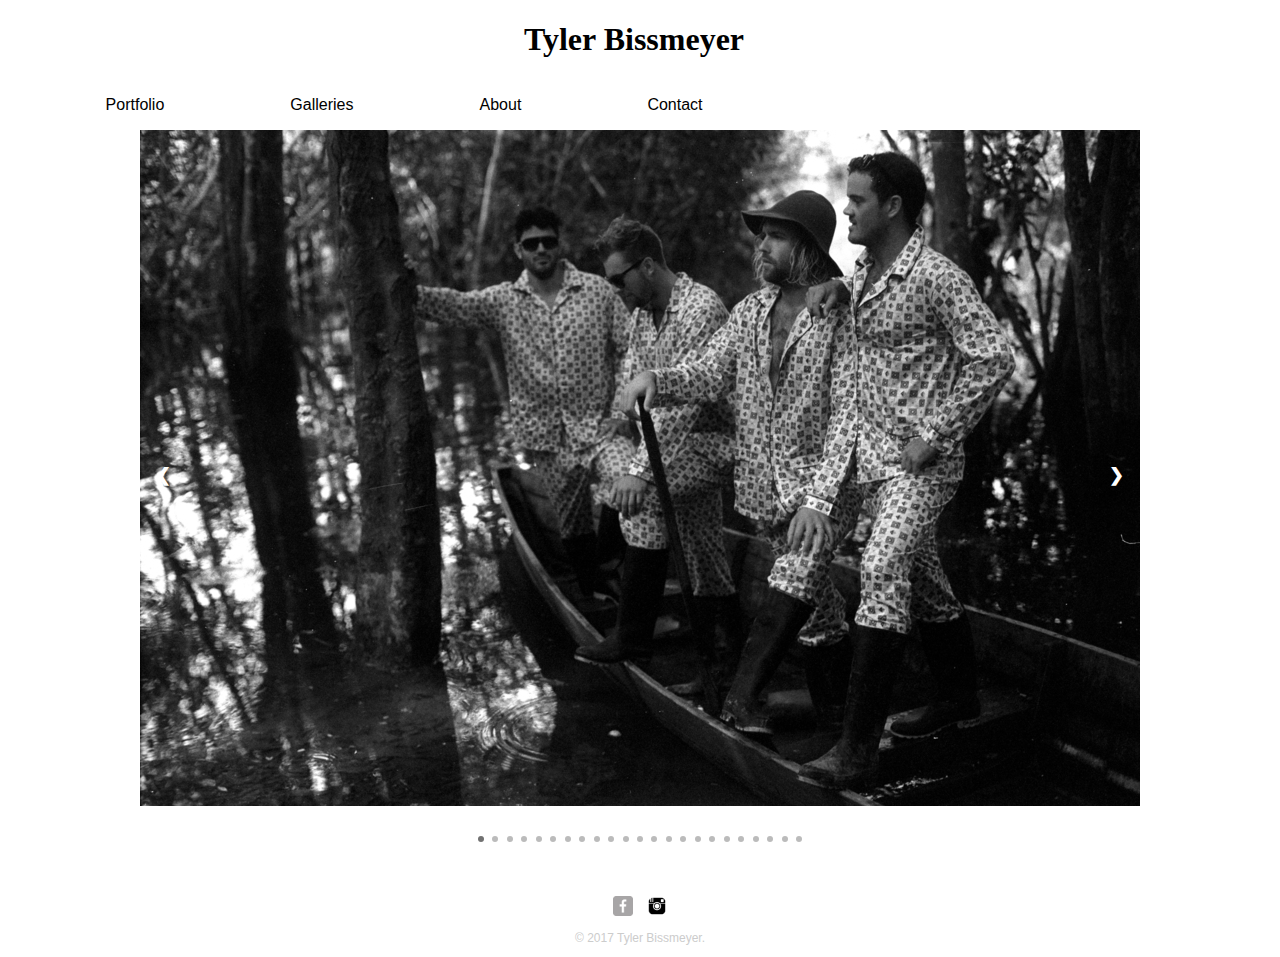
==== index.html @ f54216a4 "first commit" ====
<!DOCTYPE html>
<html lang="en-US">
	<head>
		<meta charset="utf-8">
		<meta http-equiv="x-ua-compatible" content="ie=edge">
		<meta name="viewport" content="width=device-width, initial-scale=1">
		<title>Tyler Bissmeyer | Photographer</title>
		<link rel="stylesheet" href="css/normalize.css">
		<link rel="stylesheet" href="css/main.css">
		
	</head>
	<body onload="loadSlides() {
          showSlides(1);
        }''>
	<header>
  <a href="index.html">
	<h1>Tyler Bissmeyer</h1>
  <div class="container">
  <div class="dropdown">
   <a href="index.html">
  <button class="dropbtn" href="index.html">Portfolio</button>
  </a>
</div>
<div class="dropdown">
  <button class="dropbtn">Galleries</button>
  <div class="dropdown-content">
    <a href="about.html">Travel</a>
    <a href="#">Portraits</a>
    <a href="#">Commercial</a>
  </div>
</div>
<div class="dropdown">
<a href="about.html">
  <button class="dropbtn">About</button>
  <a href="about.html">
  <div class="dropdown-content">
  </div>
</div>

<div class="dropdown">
  <button class="dropbtn">Contact</button>
  <div class="dropdown-content">
 </div>
</div>
</div>
 </header>
	<section>
  
		<div class="slideshow-container">
  <div class="mySlides fade">
    <div class="numbertext">1 / 23</div>
    <img src="img/Portfolio01.JPG" style="width:100%">
    <div class="text"></div>
  </div>

  <div class="mySlides fade">
    <div class="numbertext">2 / 23</div>
    <img src="img/Portfolio02.JPG" style="width:100%">
    <div class="text"></div>
  </div>

  <div class="mySlides fade">
    <div class="numbertext">3 / 23</div>
    <img src="img/Portfolio03.JPG" style="width:100%">
    <div class="text"></div>
  </div>

    <div class="mySlides fade">
    <div class="numbertext">4 / 23</div>
    <img src="img/Portfolio04.JPG" style="width:100%">
    <div class="text"></div>
  </div>

    <div class="mySlides fade">
    <div class="numbertext">5 / 23</div>
    <img src="img/Portfolio05.JPG" style="width:100%">
    <div class="text"></div>
  </div>

    <div class="mySlides fade">
    <div class="numbertext">6 / 23</div>
    <img src="img/Portfolio06.JPG" style="width:100%">
    <div class="text"></div>
  </div>

    <div class="mySlides fade">
    <div class="numbertext">7 / 23</div>
    <img src="img/Portfolio11.JPG" style="height: 100%" align="center">
    <div class="text"></div>
  </div>

    <div class="mySlides fade">
    <div class="numbertext">8 / 23</div>
    <img src="img/Portfolio12.JPG" style="width:100%">
    <div class="text"></div>
  </div>

    <div class="mySlides fade">
    <div class="numbertext">9 / 23</div>
    <img src="img/Portfolio13.JPG" style="width:100%">
    <div class="text"></div>
  </div>

    <div class="mySlides fade">
    <div class="numbertext">10 / 23</div>
    <img src="img/Portfolio14.JPG" style="width:100%">
    <div class="text"></div>
  </div>

    <div class="mySlides fade">
    <div class="numbertext">11 / 23</div>
    <img src="img/Portfolio15.JPG" style="width:100%">
    <div class="text"></div>
  </div>

    <div class="mySlides fade">
    <div class="numbertext">12 / 23</div>
    <img src="img/Portfolio16.JPG" style="width:100%">
    <div class="text"></div>
  </div>

    <div class="mySlides fade">
    <div class="numbertext">13 / 23</div>
    <img src="img/Portfolio17.JPG" style="width:100%">
    <div class="text">C</div>
  </div>

    <div class="mySlides fade">
    <div class="numbertext">14 / 23</div>
    <img src="img/Portfolio18.JPG" style="width:100%">
    <div class="text"></div>
  </div>

  <div class="mySlides fade">
    <div class="numbertext">15 / 23</div>
    <img src="img/Portfolio19.JPG" style="width:100%">
    <div class="text"></div>
  </div>

  <div class="mySlides fade">
    <div class="numbertext">16 / 23</div>
    <img src="img/Portfolio20.JPG" style="width:100%">
    <div class="text"></div>
  </div>

    <div class="mySlides fade">
    <div class="numbertext">17 / 23</div>
    <img src="img/Portfolio21.JPG" style="width:100%">
    <div class="text"></div>
  </div>

  <div class="mySlides fade">
    <div class="numbertext">18 / 23</div>
    <img src="img/Portfolio22.JPG" style="width:100%">
    <div class="text"></div>
  </div>

  <div class="mySlides fade">
    <div class="numbertext">19 / 23</div>
    <img src="img/Portfolio23.JPG" style="width:100%">
    <div class="text"></div>
  </div>

  <div class="mySlides fade">
    <div class="numbertext">20 / 23</div>
    <img src="img/Portfolio25.JPG" style="width:100%">
    <div class="text"></div>
  </div>

  <div class="mySlides fade">
    <div class="numbertext">21 / 23</div>
    <img src="img/Portfolio26.JPG" style="width:100%">
    <div class="text"></div>
  </div>

  <div class="mySlides fade">
    <div class="numbertext">22 / 23</div>
    <img src="img/Portfolio27.JPG" style="width:100%">
    <div class="text"></div>
  </div>

  <div class="mySlides fade">
    <div class="numbertext">23 / 23</div>
    <img src="img/Portfolio28.JPG" style="width:100%">
    <div class="text"></div>
  </div>
 <a class="prev" onclick="plusSlides(-1)">&#10094;</a>
  <a class="next" onclick="plusSlides(1)">&#10095;</a>
</div>
<br>

<div style="text-align:center">
  <span class="dot" onclick="currentSlide(1)"></span> 
  <span class="dot" onclick="currentSlide(2)"></span> 
  <span class="dot" onclick="currentSlide(3)"></span> 
  <span class="dot" onclick="currentSlide(4)"></span> 
  <span class="dot" onclick="currentSlide(5)"></span> 
  <span class="dot" onclick="currentSlide(6)"></span> 
  <span class="dot" onclick="currentSlide(7)"></span> 
  <span class="dot" onclick="currentSlide(8)"></span> 
  <span class="dot" onclick="currentSlide(9)"></span> 
  <span class="dot" onclick="currentSlide(10)"></span> 
  <span class="dot" onclick="currentSlide(11)"></span> 
  <span class="dot" onclick="currentSlide(12)"></span> 
  <span class="dot" onclick="currentSlide(13)"></span> 
  <span class="dot" onclick="currentSlide(14)"></span> 
  <span class="dot" onclick="currentSlide(15)"></span> 
  <span class="dot" onclick="currentSlide(16)"></span> 
  <span class="dot" onclick="currentSlide(17)"></span> 
  <span class="dot" onclick="currentSlide(18)"></span> 
  <span class="dot" onclick="currentSlide(19)"></span> 
  <span class="dot" onclick="currentSlide(20)"></span> 
  <span class="dot" onclick="currentSlide(21)"></span> 
  <span class="dot" onclick="currentSlide(22)"></span> 
  <span class="dot" onclick="currentSlide(23)"></span> 
 </div>

		
	</section>
	<footer>
		<a href="https://www.facebook.com/tyler.bissmeyer"> <img src="img/facebook-wrap.png" alt="Facebooklogo" class="social-icon"></a>
		<a href="https://www.instagram.com/tbissm/"> <img src="img/instagram_PNG16.png" alt="Instagram Logo" class="social-icon"></a>
		<p>&copy; 2017 Tyler Bissmeyer.</p>
	</footer>
  <script src="scripts.js"></script>
   <script type="text/javascript">   
	</body>
</html>
---- css/main.css ----
/**********************************
MAIN NAV
***********************************/
a {
  text-decoration: none;
}

h1 {
  text-align: center;
  color: black;
  font-family: Abel;
  
  padding-right: 12px;
}

/**********************************
DROPDOWN MENU
***********************************/

/* Dropdown Button */
.dropbtn {
    background-color: white;
    color: black;
    padding: 16px;
    font-size: 16px;
    border: none;
    cursor: pointer;
}

/* The container <div> - needed to position the dropdown content */
.dropdown {
    position: relative;
    display: inline-block;
    padding-left: 7%;

}

/* Dropdown Content (Hidden by Default) */
.dropdown-content {
    display: none;
    position: absolute;
    background-color: white;
    min-width: 160px;
    box-shadow: 0px 8px 16px 0px rgba(0,0,0,0.2);
    z-index: 1;
}

/* Links inside the dropdown */
.dropdown-content a {
    color: black;
    padding: 12px 16px;
    text-decoration: none;
    display: block;
}

/* Change color of dropdown links on hover */
.dropdown-content a:hover {background-color: #d3d3d3}

/* Show the dropdown menu on hover */
.dropdown:hover .dropdown-content {
    display: block;
 
}

/* Change the background color of the dropdown button when the dropdown content is shown */
.dropdown:hover .dropbtn {
    background-color: #d1d1d1;
}

/**********************************
FOOTER
***********************************/

footer {
  font-size: 0.75em;
  text-align: center;
  clear: both;
  padding-top: 50px;
  color: #ccc;
}

.social-icon {
  width: 20px;
  height: 20px;
  margin: 0 5px;
}




/**********************************
Slideshow CSS
***********************************/

* {box-sizing:border-box}

/* Slideshow container */
.slideshow-container {
  max-width: 1000px;
  position: relative;
  margin: auto;
}

.mySlides {
    display: none;
}

/* Next & previous buttons */
.prev, .next {
  cursor: pointer;
  position: absolute;
  top: 50%;
  width: auto;
  margin-top: -22px;
  padding: 16px;
  color: white;
  font-weight: bold;
  font-size: 18px;
  transition: 0.6s ease;
  border-radius: 0 3px 3px 0;
}

/* Position the "next button" to the right */
.next {
  right: 0;
  border-radius: 3px 0 0 3px;
}

/* On hover, add a black background color with a little bit see-through */
.prev:hover, .next:hover {
  background-color: rgba(0,0,0,0.8);
}

/* Caption text */
.text {
  color: #f2f2f2;
  font-size: 15px;
  padding: 8px 12px;
  position: absolute;
  bottom: 8px;
  width: 100%;
  text-align: center;
}

/* Number text (1/3 etc) */
.numbertext {
  color: #f2f2f2;
  font-size: 12px;
  padding: 8px 12px;
  position: absolute;
  bottom: 0;
  right: 0;
  display: none;
}

/* The dots/bullets/indicators */
.dot {
  cursor:pointer;
  height: 6px;
  width: 6px;
  margin: 0 2px;
  background-color: #bbb;
  border-radius: 50%;
  display: inline-block;
  transition: background-color 0.6s ease;
}

.active, .dot:hover {
  background-color: #717171;
}

/* Fading animation */
.fade {
  -webkit-animation-name: fade;
  -webkit-animation-duration: 1.5s;
  animation-name: fade;
  animation-duration: 1.5s;
}

@-webkit-keyframes fade {
  from {opacity: .4} 
  to {opacity: 1}
}

@keyframes fade {
  from {opacity: .4} 
  to {opacity: 1}
}
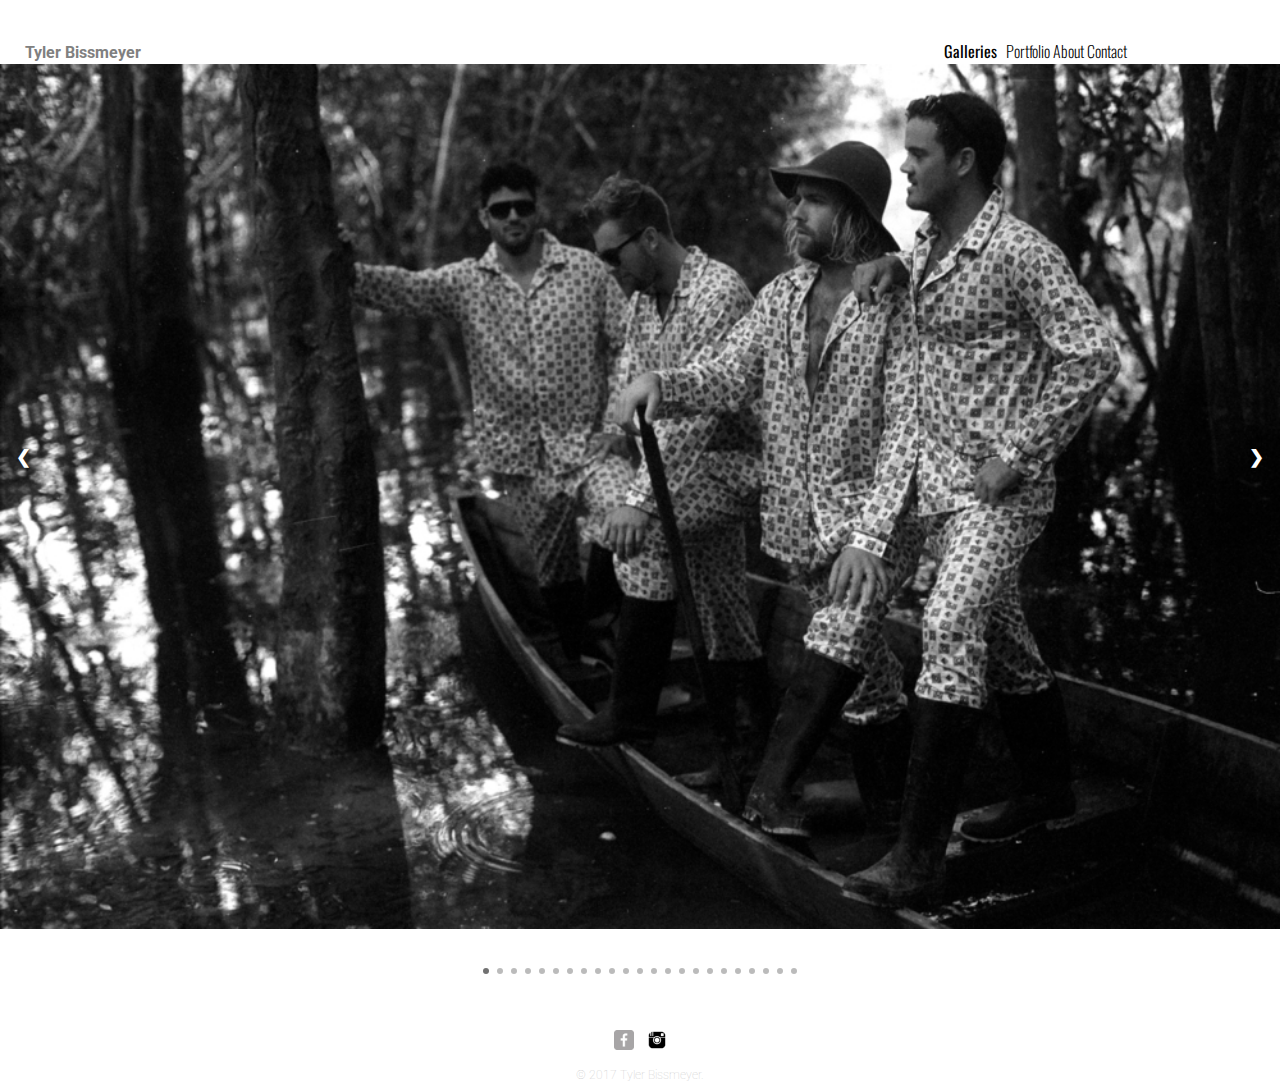
==== commit 69b11cdb: "My Second Commit." ====
--- a/index.html
+++ b/index.html
@@ -7,47 +7,43 @@
 		<title>Tyler Bissmeyer | Photographer</title>
 		<link rel="stylesheet" href="css/normalize.css">
 		<link rel="stylesheet" href="css/main.css">
-		
-	</head>
-	<body onload="loadSlides() {
-          showSlides(1);
-        }''>
-	<header>
-  <a href="index.html">
-	<h1>Tyler Bissmeyer</h1>
-  <div class="container">
-  <div class="dropdown">
-   <a href="index.html">
-  <button class="dropbtn" href="index.html">Portfolio</button>
-  </a>
-</div>
-<div class="dropdown">
+     <meta name="viewport" content="width=device-width, initial-scale=1.0, maximum-scale=1.0">
+   <link href='https://fonts.googleapis.com/css?family=Roboto:400,700' rel='stylesheet'>
+  <link href="https://fonts.googleapis.com/css?family=Oswald:200,300,400" rel="stylesheet">
+   </head>
+ 
+<header class="header">
+
+    <nav class="menu">
+      
+      <a href="index.html" class="header__logo">Tyler Bissmeyer</a>
+      <div class="menuNav">
+      <div class="dropdown">
   <button class="dropbtn">Galleries</button>
   <div class="dropdown-content">
     <a href="about.html">Travel</a>
-    <a href="#">Portraits</a>
+    <a href="people.html">People</a>
     <a href="#">Commercial</a>
   </div>
-</div>
-<div class="dropdown">
-<a href="about.html">
-  <button class="dropbtn">About</button>
-  <a href="about.html">
-  <div class="dropdown-content">
-  </div>
-</div>
-
-<div class="dropdown">
-  <button class="dropbtn">Contact</button>
-  <div class="dropdown-content">
- </div>
-</div>
-</div>
- </header>
-	<section>
+
+  <a href="index.html">Portfolio</a>
+        
+      <a href="about.html" class="about_menu">About</a>
+      <a href="#" class="contact_menu">Contact</a>
+  </div><!--end menu nav-->
+      </nav>
+      </header>
+
   
-		<div class="slideshow-container">
-  <div class="mySlides fade">
+
+<body onload="loadSlides() {
+          showSlides(1);
+        }''>
+        
+
+		
+    <div class="slideshow-container">
+ <div class="mySlides fade">
     <div class="numbertext">1 / 23</div>
     <img src="img/Portfolio01.JPG" style="width:100%">
     <div class="text"></div>
@@ -85,7 +81,7 @@
 
     <div class="mySlides fade">
     <div class="numbertext">7 / 23</div>
-    <img src="img/Portfolio11.JPG" style="height: 100%" align="center">
+    <img src="img/Portfolio11.JPG" style="width:100%">
     <div class="text"></div>
   </div>
 
@@ -184,9 +180,12 @@
     <img src="img/Portfolio28.JPG" style="width:100%">
     <div class="text"></div>
   </div>
+  <div id="nextArrows">
  <a class="prev" onclick="plusSlides(-1)">&#10094;</a>
   <a class="next" onclick="plusSlides(1)">&#10095;</a>
+  </div>
 </div>
+
 <br>
 
 <div style="text-align:center">
@@ -216,13 +215,15 @@
  </div>
 
 		
-	</section>
+	
 	<footer>
 		<a href="https://www.facebook.com/tyler.bissmeyer"> <img src="img/facebook-wrap.png" alt="Facebooklogo" class="social-icon"></a>
 		<a href="https://www.instagram.com/tbissm/"> <img src="img/instagram_PNG16.png" alt="Instagram Logo" class="social-icon"></a>
 		<p>&copy; 2017 Tyler Bissmeyer.</p>
 	</footer>
   <script src="scripts.js"></script>
-   <script type="text/javascript">   
+   <script type="text/javascript"></script>
+   <script src="jquery-3.2.1.min.js"></script>
+   <script src="menu.js"></script> 
 	</body>
 </html>--- a/css/main.css
+++ b/css/main.css
@@ -1,37 +1,88 @@
 /**********************************
-MAIN NAV
-***********************************/
+Flexbox Layout
+***********************************/
+
+
+/**********************************
+NAVIGATION MENU
+***********************************/
+
+
+/* BASE */
+html,
+body {
+  font-family: 'Roboto', sans-serif;
+  font-weight: 100;
+  font-size: 1em;
+  line-height: 1.4;
+  height: 100%;
+  
+  margin: 0;
+  padding: 0;
+}
+
 a {
   text-decoration: none;
-}
-
-h1 {
-  text-align: center;
   color: black;
-  font-family: Abel;
-  
-  padding-right: 12px;
-}
+}
+a:hover {
+  color: gray;
+}
+
+.container {
+  @include clearfix;
+  margin: 0 20px;
+}
+
+.site-content {
+  padding-top: 66px;
+}
+
+/* HEADER */
+
+
+ 
+ .header__logo {
+  font-weight: 700;
+  padding: 0 25px;
+  padding-top: 3.25%;
+  display: inline-flex;
+  flex-direction: row;
+  
+}
+
+/* MENU */
+.menuNav {
+  display: inline-flex;
+  
+  margin-left: 60%;
+  font-weight: 250;
+  font-family: 'Oswald', sans-serif;
+
+ }
+
+
+
+
 
 /**********************************
 DROPDOWN MENU
 ***********************************/
-
 /* Dropdown Button */
 .dropbtn {
     background-color: white;
     color: black;
-    padding: 16px;
-    font-size: 16px;
     border: none;
     cursor: pointer;
+    font-family: 'Oswald', sans-serif;
 }
 
 /* The container <div> - needed to position the dropdown content */
 .dropdown {
     position: relative;
     display: inline-block;
-    padding-left: 7%;
+
+   
 
 }
 
@@ -48,13 +99,13 @@
 /* Links inside the dropdown */
 .dropdown-content a {
     color: black;
-    padding: 12px 16px;
+    padding: 3px 16px;
     text-decoration: none;
     display: block;
 }
 
 /* Change color of dropdown links on hover */
-.dropdown-content a:hover {background-color: #d3d3d3}
+.dropdown-content a:hover {background-color: #f2f4f3}
 
 /* Show the dropdown menu on hover */
 .dropdown:hover .dropdown-content {
@@ -64,27 +115,12 @@
 
 /* Change the background color of the dropdown button when the dropdown content is shown */
 .dropdown:hover .dropbtn {
-    background-color: #d1d1d1;
-}
-
-/**********************************
-FOOTER
-***********************************/
-
-footer {
-  font-size: 0.75em;
-  text-align: center;
-  clear: both;
-  padding-top: 50px;
-  color: #ccc;
-}
-
-.social-icon {
-  width: 20px;
-  height: 20px;
-  margin: 0 5px;
-}
-
+    background-color: #f2f4f3;
+}
+
+
+
+  
 
 
 
@@ -194,13 +230,49 @@
 
 
 
-
-
-
-
-
-
-
-
-
-
+/**********************************
+FOOTER
+***********************************/
+
+footer {
+  font-size: 0.75em;
+  text-align: center;
+  clear: both;
+  padding-top: 50px;
+  color: #ccc;
+}
+
+.social-icon {
+  width: 20px;
+  height: 20px;
+  margin: 0 5px;
+}
+
+/**********************************
+Responsive 
+***********************************/
+@media (max-width: 909px) {
+   .menuNav {
+   margin-left: 55%;
+  }
+}
+
+@media (max-width: 811px) {
+   .menuNav {
+   margin-left: 18%;
+  }
+}
+
+@media (max-width: 658px) {
+   .menuNav {
+   margin-left: 10%;
+  }
+}
+
+
+
+
+
+
+
+
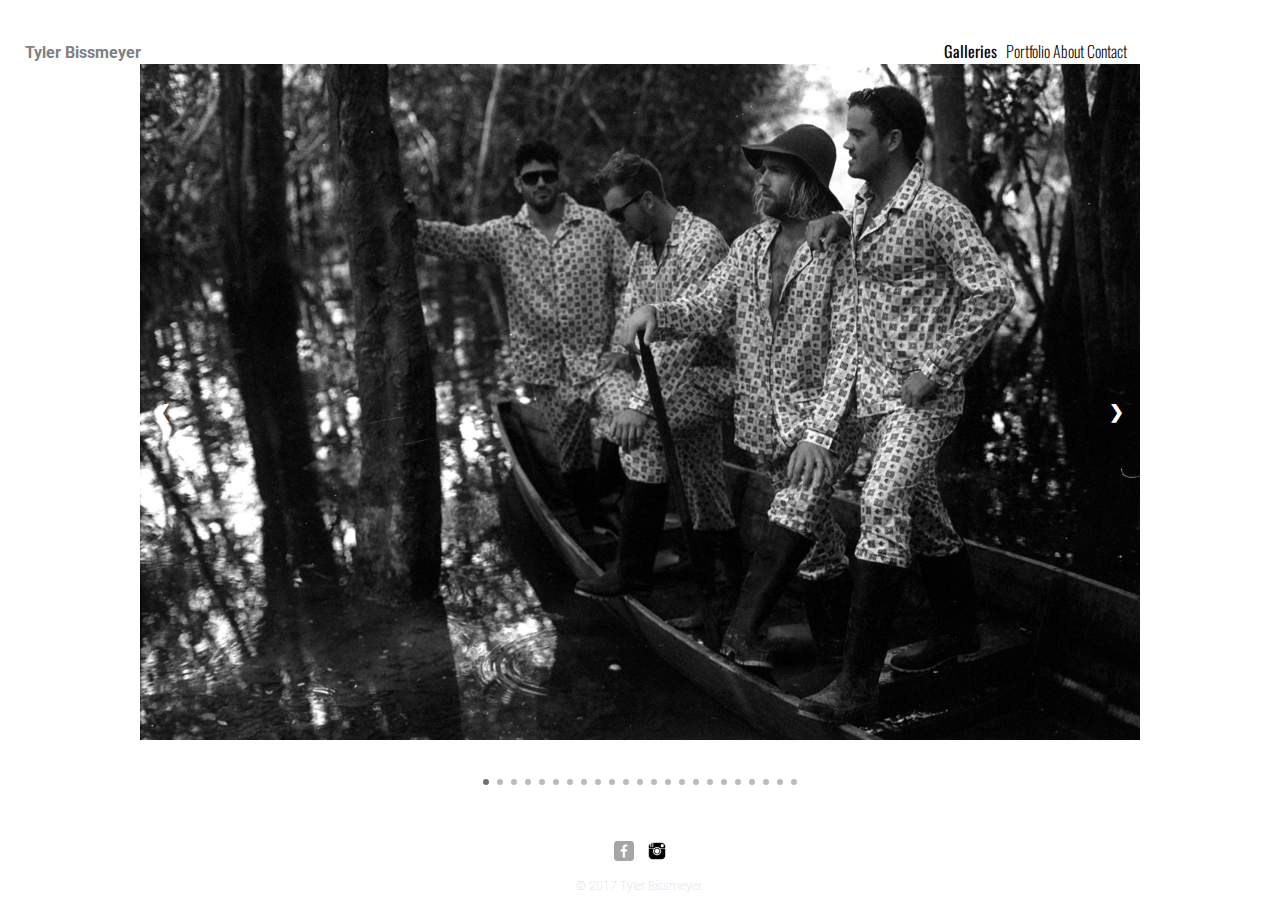
==== commit c695ec96: "Update 09/07" ====
--- a/index.html
+++ b/index.html
@@ -1,229 +1,217 @@
 <!DOCTYPE html>
 <html lang="en-US">
-	<head>
-		<meta charset="utf-8">
-		<meta http-equiv="x-ua-compatible" content="ie=edge">
-		<meta name="viewport" content="width=device-width, initial-scale=1">
-		<title>Tyler Bissmeyer | Photographer</title>
-		<link rel="stylesheet" href="css/normalize.css">
-		<link rel="stylesheet" href="css/main.css">
-     <meta name="viewport" content="width=device-width, initial-scale=1.0, maximum-scale=1.0">
-   <link href='https://fonts.googleapis.com/css?family=Roboto:400,700' rel='stylesheet'>
+<head>
+  <meta charset="utf-8">
+  <meta http-equiv="x-ua-compatible" content="ie=edge">
+  <meta name="viewport" content="width=device-width, initial-scale=1">
+  <title>Tyler Bissmeyer | Photographer</title>
+  <link rel="stylesheet" href="css/normalize.css">
+  <link rel="stylesheet" href="css/main.css">
+  <meta name="viewport" content="width=device-width, initial-scale=1.0, maximum-scale=1.0">
+  <link href='https://fonts.googleapis.com/css?family=Roboto:400,700' rel='stylesheet'>
   <link href="https://fonts.googleapis.com/css?family=Oswald:200,300,400" rel="stylesheet">
-   </head>
- 
-<header class="header">
-
+</head>
+
+<body onload="showSlides(1);">
+  <header class="header">
     <nav class="menu">
-      
       <a href="index.html" class="header__logo">Tyler Bissmeyer</a>
       <div class="menuNav">
-      <div class="dropdown">
-  <button class="dropbtn">Galleries</button>
-  <div class="dropdown-content">
-    <a href="about.html">Travel</a>
-    <a href="people.html">People</a>
-    <a href="#">Commercial</a>
+        <div class="dropdown">
+          <button class="dropbtn">Galleries</button>
+          <div class="dropdown-content">
+            <a href="people.html">People</a>
+            <a href="places.html">Places</a>
+            <a href="#">Commercial</a>
+          </div>
+
+          <a href="index.html">Portfolio</a>
+          <a href="about.html" class="about_menu">About</a>
+          <a href="contact.html" class="contact_menu">Contact</a>
+        </div>
+      </div><!--end menu nav-->
+    </nav>
+  </header>
+
+  <div class="slideshow-container">
+    <div class="mySlides fade">
+      <div class="numbertext">1 / 23</div>
+      <img src="img/Portfolio01.JPG" style="width:100%">
+      <div class="text"></div>
+    </div>
+
+    <div class="mySlides fade">
+      <div class="numbertext">2 / 23</div>
+      <img src="img/Portfolio02.JPG" style="width:100%">
+      <div class="text"></div>
+    </div>
+
+    <div class="mySlides fade">
+      <div class="numbertext">3 / 23</div>
+      <img src="img/Portfolio03.JPG" style="width:100%">
+      <div class="text"></div>
+    </div>
+
+    <div class="mySlides fade">
+      <div class="numbertext">4 / 23</div>
+      <img src="img/Portfolio04.JPG" style="width:100%">
+      <div class="text"></div>
+    </div>
+
+    <div class="mySlides fade">
+      <div class="numbertext">5 / 23</div>
+      <img src="img/Portfolio05.JPG" style="width:100%">
+      <div class="text"></div>
+    </div>
+
+    <div class="mySlides fade">
+      <div class="numbertext">6 / 23</div>
+      <img src="img/Portfolio06.JPG" style="width:100%">
+      <div class="text"></div>
+    </div>
+
+    <div class="mySlides fade">
+      <div class="numbertext">7 / 23</div>
+      <img src="img/Portfolio11.JPG" style="width:100%">
+      <div class="text"></div>
+    </div>
+
+    <div class="mySlides fade">
+      <div class="numbertext">8 / 23</div>
+      <img src="img/Portfolio12.JPG" style="width:100%">
+      <div class="text"></div>
+    </div>
+
+    <div class="mySlides fade">
+      <div class="numbertext">9 / 23</div>
+      <img src="img/Portfolio13.JPG" style="width:100%">
+      <div class="text"></div>
+    </div>
+
+    <div class="mySlides fade">
+      <div class="numbertext">10 / 23</div>
+      <img src="img/Portfolio14.JPG" style="width:100%">
+      <div class="text"></div>
+    </div>
+
+    <div class="mySlides fade">
+      <div class="numbertext">11 / 23</div>
+      <img src="img/Portfolio15.JPG" style="width:100%">
+      <div class="text"></div>
+    </div>
+
+    <div class="mySlides fade">
+      <div class="numbertext">12 / 23</div>
+      <img src="img/Portfolio16.JPG" style="width:100%">
+      <div class="text"></div>
+    </div>
+
+    <div class="mySlides fade">
+      <div class="numbertext">13 / 23</div>
+      <img src="img/Portfolio17.JPG" style="width:100%">
+      <div class="text">C</div>
+    </div>
+
+    <div class="mySlides fade">
+      <div class="numbertext">14 / 23</div>
+      <img src="img/Portfolio18.JPG" style="width:100%">
+      <div class="text"></div>
+    </div>
+
+    <div class="mySlides fade">
+      <div class="numbertext">15 / 23</div>
+      <img src="img/Portfolio19.JPG" style="width:100%">
+      <div class="text"></div>
+    </div>
+
+    <div class="mySlides fade">
+      <div class="numbertext">16 / 23</div>
+      <img src="img/Portfolio20.JPG" style="width:100%">
+      <div class="text"></div>
+    </div>
+
+    <div class="mySlides fade">
+      <div class="numbertext">17 / 23</div>
+      <img src="img/Portfolio21.JPG" style="width:100%">
+      <div class="text"></div>
+    </div>
+
+    <div class="mySlides fade">
+      <div class="numbertext">18 / 23</div>
+      <img src="img/Portfolio22.JPG" style="width:100%">
+      <div class="text"></div>
+    </div>
+
+    <div class="mySlides fade">
+      <div class="numbertext">19 / 23</div>
+      <img src="img/Portfolio23.JPG" style="width:100%">
+      <div class="text"></div>
+    </div>
+
+    <div class="mySlides fade">
+      <div class="numbertext">20 / 23</div>
+      <img src="img/Portfolio25.JPG" style="width:100%">
+      <div class="text"></div>
+    </div>
+
+    <div class="mySlides fade">
+      <div class="numbertext">21 / 23</div>
+      <img src="img/Portfolio26.JPG" style="width:100%">
+      <div class="text"></div>
+    </div>
+
+    <div class="mySlides fade">
+      <div class="numbertext">22 / 23</div>
+      <img src="img/Portfolio27.JPG" style="width:100%">
+      <div class="text"></div>
+    </div>
+
+    <div class="mySlides fade">
+      <div class="numbertext">23 / 23</div>
+      <img src="img/Portfolio28.JPG" style="width:100%">
+      <div class="text"></div>
+    </div>
+
+    <div id="nextArrows">
+     <a class="prev" onclick="plusSlides(-1)">&#10094;</a>
+     <a class="next" onclick="plusSlides(1)">&#10095;</a>
+   </div>
   </div>
 
-  <a href="index.html">Portfolio</a>
-        
-      <a href="about.html" class="about_menu">About</a>
-      <a href="#" class="contact_menu">Contact</a>
-  </div><!--end menu nav-->
-      </nav>
-      </header>
-
-  
-
-<body onload="loadSlides() {
-          showSlides(1);
-        }''>
-        
-
-		
-    <div class="slideshow-container">
- <div class="mySlides fade">
-    <div class="numbertext">1 / 23</div>
-    <img src="img/Portfolio01.JPG" style="width:100%">
-    <div class="text"></div>
+  <br/>
+
+  <div style="text-align: center;">
+    <span class="dot" onclick="currentSlide(1)"></span> 
+    <span class="dot" onclick="currentSlide(2)"></span> 
+    <span class="dot" onclick="currentSlide(3)"></span> 
+    <span class="dot" onclick="currentSlide(4)"></span> 
+    <span class="dot" onclick="currentSlide(5)"></span> 
+    <span class="dot" onclick="currentSlide(6)"></span> 
+    <span class="dot" onclick="currentSlide(7)"></span> 
+    <span class="dot" onclick="currentSlide(8)"></span> 
+    <span class="dot" onclick="currentSlide(9)"></span> 
+    <span class="dot" onclick="currentSlide(10)"></span> 
+    <span class="dot" onclick="currentSlide(11)"></span> 
+    <span class="dot" onclick="currentSlide(12)"></span> 
+    <span class="dot" onclick="currentSlide(13)"></span> 
+    <span class="dot" onclick="currentSlide(14)"></span> 
+    <span class="dot" onclick="currentSlide(15)"></span> 
+    <span class="dot" onclick="currentSlide(16)"></span> 
+    <span class="dot" onclick="currentSlide(17)"></span> 
+    <span class="dot" onclick="currentSlide(18)"></span> 
+    <span class="dot" onclick="currentSlide(19)"></span> 
+    <span class="dot" onclick="currentSlide(20)"></span> 
+    <span class="dot" onclick="currentSlide(21)"></span> 
+    <span class="dot" onclick="currentSlide(22)"></span> 
+    <span class="dot" onclick="currentSlide(23)"></span>
   </div>
 
-  <div class="mySlides fade">
-    <div class="numbertext">2 / 23</div>
-    <img src="img/Portfolio02.JPG" style="width:100%">
-    <div class="text"></div>
-  </div>
-
-  <div class="mySlides fade">
-    <div class="numbertext">3 / 23</div>
-    <img src="img/Portfolio03.JPG" style="width:100%">
-    <div class="text"></div>
-  </div>
-
-    <div class="mySlides fade">
-    <div class="numbertext">4 / 23</div>
-    <img src="img/Portfolio04.JPG" style="width:100%">
-    <div class="text"></div>
-  </div>
-
-    <div class="mySlides fade">
-    <div class="numbertext">5 / 23</div>
-    <img src="img/Portfolio05.JPG" style="width:100%">
-    <div class="text"></div>
-  </div>
-
-    <div class="mySlides fade">
-    <div class="numbertext">6 / 23</div>
-    <img src="img/Portfolio06.JPG" style="width:100%">
-    <div class="text"></div>
-  </div>
-
-    <div class="mySlides fade">
-    <div class="numbertext">7 / 23</div>
-    <img src="img/Portfolio11.JPG" style="width:100%">
-    <div class="text"></div>
-  </div>
-
-    <div class="mySlides fade">
-    <div class="numbertext">8 / 23</div>
-    <img src="img/Portfolio12.JPG" style="width:100%">
-    <div class="text"></div>
-  </div>
-
-    <div class="mySlides fade">
-    <div class="numbertext">9 / 23</div>
-    <img src="img/Portfolio13.JPG" style="width:100%">
-    <div class="text"></div>
-  </div>
-
-    <div class="mySlides fade">
-    <div class="numbertext">10 / 23</div>
-    <img src="img/Portfolio14.JPG" style="width:100%">
-    <div class="text"></div>
-  </div>
-
-    <div class="mySlides fade">
-    <div class="numbertext">11 / 23</div>
-    <img src="img/Portfolio15.JPG" style="width:100%">
-    <div class="text"></div>
-  </div>
-
-    <div class="mySlides fade">
-    <div class="numbertext">12 / 23</div>
-    <img src="img/Portfolio16.JPG" style="width:100%">
-    <div class="text"></div>
-  </div>
-
-    <div class="mySlides fade">
-    <div class="numbertext">13 / 23</div>
-    <img src="img/Portfolio17.JPG" style="width:100%">
-    <div class="text">C</div>
-  </div>
-
-    <div class="mySlides fade">
-    <div class="numbertext">14 / 23</div>
-    <img src="img/Portfolio18.JPG" style="width:100%">
-    <div class="text"></div>
-  </div>
-
-  <div class="mySlides fade">
-    <div class="numbertext">15 / 23</div>
-    <img src="img/Portfolio19.JPG" style="width:100%">
-    <div class="text"></div>
-  </div>
-
-  <div class="mySlides fade">
-    <div class="numbertext">16 / 23</div>
-    <img src="img/Portfolio20.JPG" style="width:100%">
-    <div class="text"></div>
-  </div>
-
-    <div class="mySlides fade">
-    <div class="numbertext">17 / 23</div>
-    <img src="img/Portfolio21.JPG" style="width:100%">
-    <div class="text"></div>
-  </div>
-
-  <div class="mySlides fade">
-    <div class="numbertext">18 / 23</div>
-    <img src="img/Portfolio22.JPG" style="width:100%">
-    <div class="text"></div>
-  </div>
-
-  <div class="mySlides fade">
-    <div class="numbertext">19 / 23</div>
-    <img src="img/Portfolio23.JPG" style="width:100%">
-    <div class="text"></div>
-  </div>
-
-  <div class="mySlides fade">
-    <div class="numbertext">20 / 23</div>
-    <img src="img/Portfolio25.JPG" style="width:100%">
-    <div class="text"></div>
-  </div>
-
-  <div class="mySlides fade">
-    <div class="numbertext">21 / 23</div>
-    <img src="img/Portfolio26.JPG" style="width:100%">
-    <div class="text"></div>
-  </div>
-
-  <div class="mySlides fade">
-    <div class="numbertext">22 / 23</div>
-    <img src="img/Portfolio27.JPG" style="width:100%">
-    <div class="text"></div>
-  </div>
-
-  <div class="mySlides fade">
-    <div class="numbertext">23 / 23</div>
-    <img src="img/Portfolio28.JPG" style="width:100%">
-    <div class="text"></div>
-  </div>
-  <div id="nextArrows">
- <a class="prev" onclick="plusSlides(-1)">&#10094;</a>
-  <a class="next" onclick="plusSlides(1)">&#10095;</a>
-  </div>
-</div>
-
-<br>
-
-<div style="text-align:center">
-  <span class="dot" onclick="currentSlide(1)"></span> 
-  <span class="dot" onclick="currentSlide(2)"></span> 
-  <span class="dot" onclick="currentSlide(3)"></span> 
-  <span class="dot" onclick="currentSlide(4)"></span> 
-  <span class="dot" onclick="currentSlide(5)"></span> 
-  <span class="dot" onclick="currentSlide(6)"></span> 
-  <span class="dot" onclick="currentSlide(7)"></span> 
-  <span class="dot" onclick="currentSlide(8)"></span> 
-  <span class="dot" onclick="currentSlide(9)"></span> 
-  <span class="dot" onclick="currentSlide(10)"></span> 
-  <span class="dot" onclick="currentSlide(11)"></span> 
-  <span class="dot" onclick="currentSlide(12)"></span> 
-  <span class="dot" onclick="currentSlide(13)"></span> 
-  <span class="dot" onclick="currentSlide(14)"></span> 
-  <span class="dot" onclick="currentSlide(15)"></span> 
-  <span class="dot" onclick="currentSlide(16)"></span> 
-  <span class="dot" onclick="currentSlide(17)"></span> 
-  <span class="dot" onclick="currentSlide(18)"></span> 
-  <span class="dot" onclick="currentSlide(19)"></span> 
-  <span class="dot" onclick="currentSlide(20)"></span> 
-  <span class="dot" onclick="currentSlide(21)"></span> 
-  <span class="dot" onclick="currentSlide(22)"></span> 
-  <span class="dot" onclick="currentSlide(23)"></span> 
- </div>
-
-		
-	
-	<footer>
-		<a href="https://www.facebook.com/tyler.bissmeyer"> <img src="img/facebook-wrap.png" alt="Facebooklogo" class="social-icon"></a>
-		<a href="https://www.instagram.com/tbissm/"> <img src="img/instagram_PNG16.png" alt="Instagram Logo" class="social-icon"></a>
-		<p>&copy; 2017 Tyler Bissmeyer.</p>
-	</footer>
+  <footer>
+    <a href="https://www.facebook.com/tyler.bissmeyer"> <img src="img/facebook-wrap.png" alt="Facebooklogo" class="social-icon"></a>
+    <a href="https://www.instagram.com/tbissm/"> <img src="img/instagram_PNG16.png" alt="Instagram Logo" class="social-icon"></a>
+    <p>&copy; 2017 Tyler Bissmeyer.</p>
+  </footer>
+
   <script src="scripts.js"></script>
-   <script type="text/javascript"></script>
-   <script src="jquery-3.2.1.min.js"></script>
-   <script src="menu.js"></script> 
-	</body>
+</body>
 </html>--- a/css/main.css
+++ b/css/main.css
@@ -1,6 +1,3 @@
-/**********************************
-Flexbox Layout
-***********************************/
 
 
 /**********************************
@@ -60,10 +57,6 @@
   font-family: 'Oswald', sans-serif;
 
  }
-
-
-
-
 
 /**********************************
 DROPDOWN MENU
@@ -118,12 +111,6 @@
     background-color: #f2f4f3;
 }
 
-
-
-  
-
-
-
 /**********************************
 Slideshow CSS
 ***********************************/
@@ -230,6 +217,8 @@
 
 
 
+
+
 /**********************************
 FOOTER
 ***********************************/
@@ -248,9 +237,21 @@
   margin: 0 5px;
 }
 
-/**********************************
-Responsive 
-***********************************/
+/*************************************
+Responsive  Nav and Previous and Next
+************************************/
+
+@media (max-width: 1024px) {
+    .prev, .next {
+     top: 40%;
+  width: auto;
+  margin-top: -22px;
+  padding: 16px;
+  }
+  
+}
+
+
 @media (max-width: 909px) {
    .menuNav {
    margin-left: 55%;
@@ -261,18 +262,67 @@
    .menuNav {
    margin-left: 18%;
   }
+  .prev, .next {
+     top: 40%;
+  width: auto;
+  margin-top: -22px;
+  padding: 16px;
+  }
+}
+
+@media (max-width: 768px) {
+    .prev, .next {
+     top: 30%;
+  width: auto;
+  margin-top: -22px;
+  padding: 16px;
+  }
+  
 }
 
 @media (max-width: 658px) {
    .menuNav {
    margin-left: 10%;
   }
-}
-
-
-
-
-
-
-
-
+
+}
+
+@media (max-width: 498px) {
+    .prev, .next {
+     top: 30%;
+  width: auto;
+  margin-top: -22px;
+  padding: 16px;
+  }
+  
+}
+
+
+@media (max-width: 414px) {
+    .prev, .next {
+     top: 19%;
+  width: auto;
+  margin-top: -22px;
+  padding: 16px;
+  }
+  
+}
+
+
+@media (max-width: 192px) {
+    .prev, .next {
+     top: 19%;
+  width: auto;
+  margin-top: -22px;
+  padding: 16px;
+  }
+  
+}
+
+
+
+
+
+
+
+
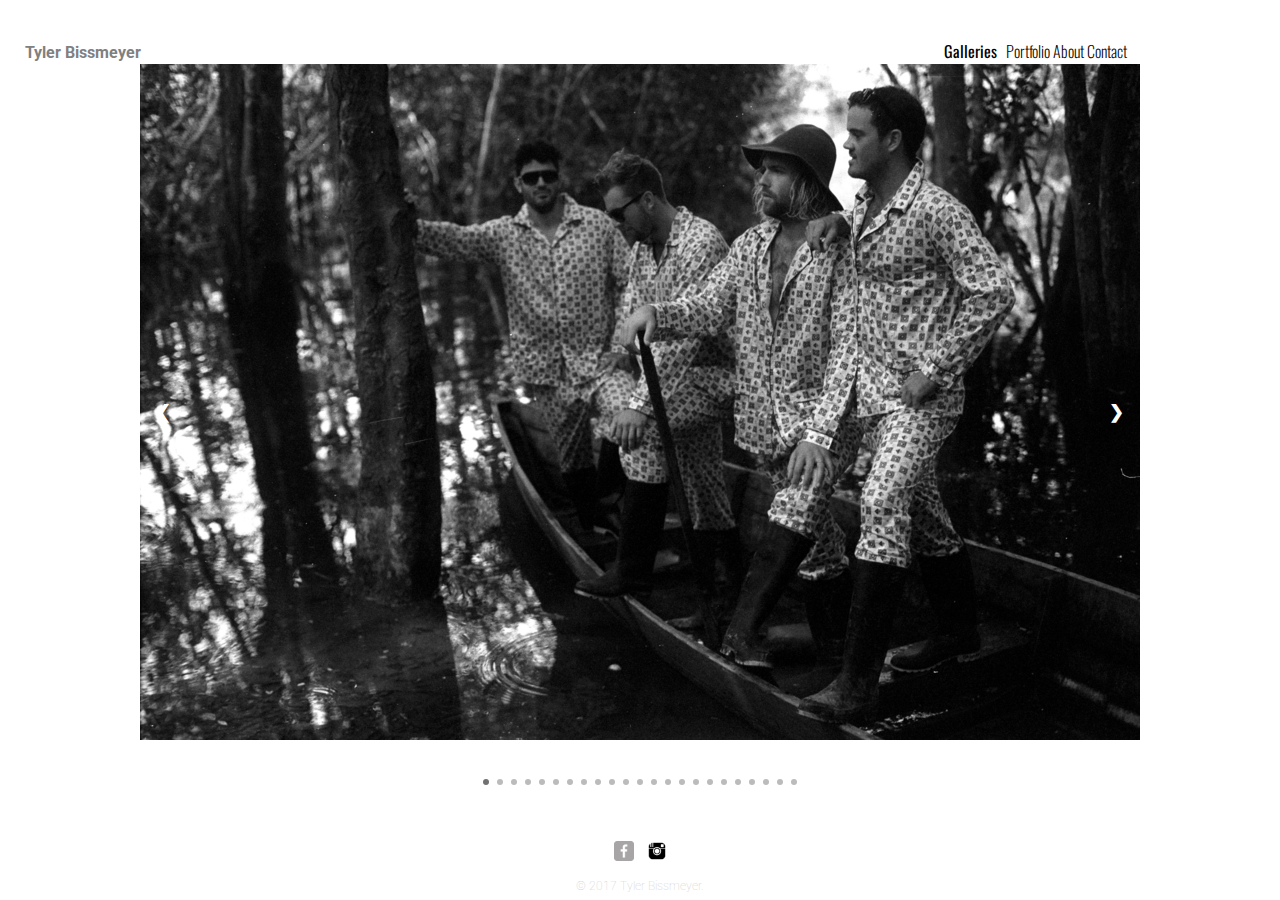
==== commit 2ba24d1e: "Commit on 11/10" ====
--- a/index.html
+++ b/index.html
@@ -22,7 +22,7 @@
           <div class="dropdown-content">
             <a href="people.html">People</a>
             <a href="places.html">Places</a>
-            <a href="#">Commercial</a>
+            <a href="recent.html">Recent</a>
           </div>
 
           <a href="index.html">Portfolio</a>
--- a/css/main.css
+++ b/css/main.css
@@ -211,14 +211,6 @@
 }
 
 
-
-
-
-
-
-
-
-
 /**********************************
 FOOTER
 ***********************************/
@@ -238,19 +230,8 @@
 }
 
 /*************************************
-Responsive  Nav and Previous and Next
+Responsive  Navigation
 ************************************/
-
-@media (max-width: 1024px) {
-    .prev, .next {
-     top: 40%;
-  width: auto;
-  margin-top: -22px;
-  padding: 16px;
-  }
-  
-}
-
 
 @media (max-width: 909px) {
    .menuNav {
@@ -262,23 +243,9 @@
    .menuNav {
    margin-left: 18%;
   }
-  .prev, .next {
-     top: 40%;
-  width: auto;
-  margin-top: -22px;
-  padding: 16px;
-  }
-}
-
-@media (max-width: 768px) {
-    .prev, .next {
-     top: 30%;
-  width: auto;
-  margin-top: -22px;
-  padding: 16px;
-  }
-  
-}
+}
+
+
 
 @media (max-width: 658px) {
    .menuNav {
@@ -287,42 +254,12 @@
 
 }
 
-@media (max-width: 498px) {
-    .prev, .next {
-     top: 30%;
-  width: auto;
-  margin-top: -22px;
-  padding: 16px;
-  }
-  
-}
-
-
-@media (max-width: 414px) {
-    .prev, .next {
-     top: 19%;
-  width: auto;
-  margin-top: -22px;
-  padding: 16px;
-  }
-  
-}
-
-
-@media (max-width: 192px) {
-    .prev, .next {
-     top: 19%;
-  width: auto;
-  margin-top: -22px;
-  padding: 16px;
-  }
-  
-}
-
-
-
-
-
-
-
-
+
+
+
+
+
+
+
+
+
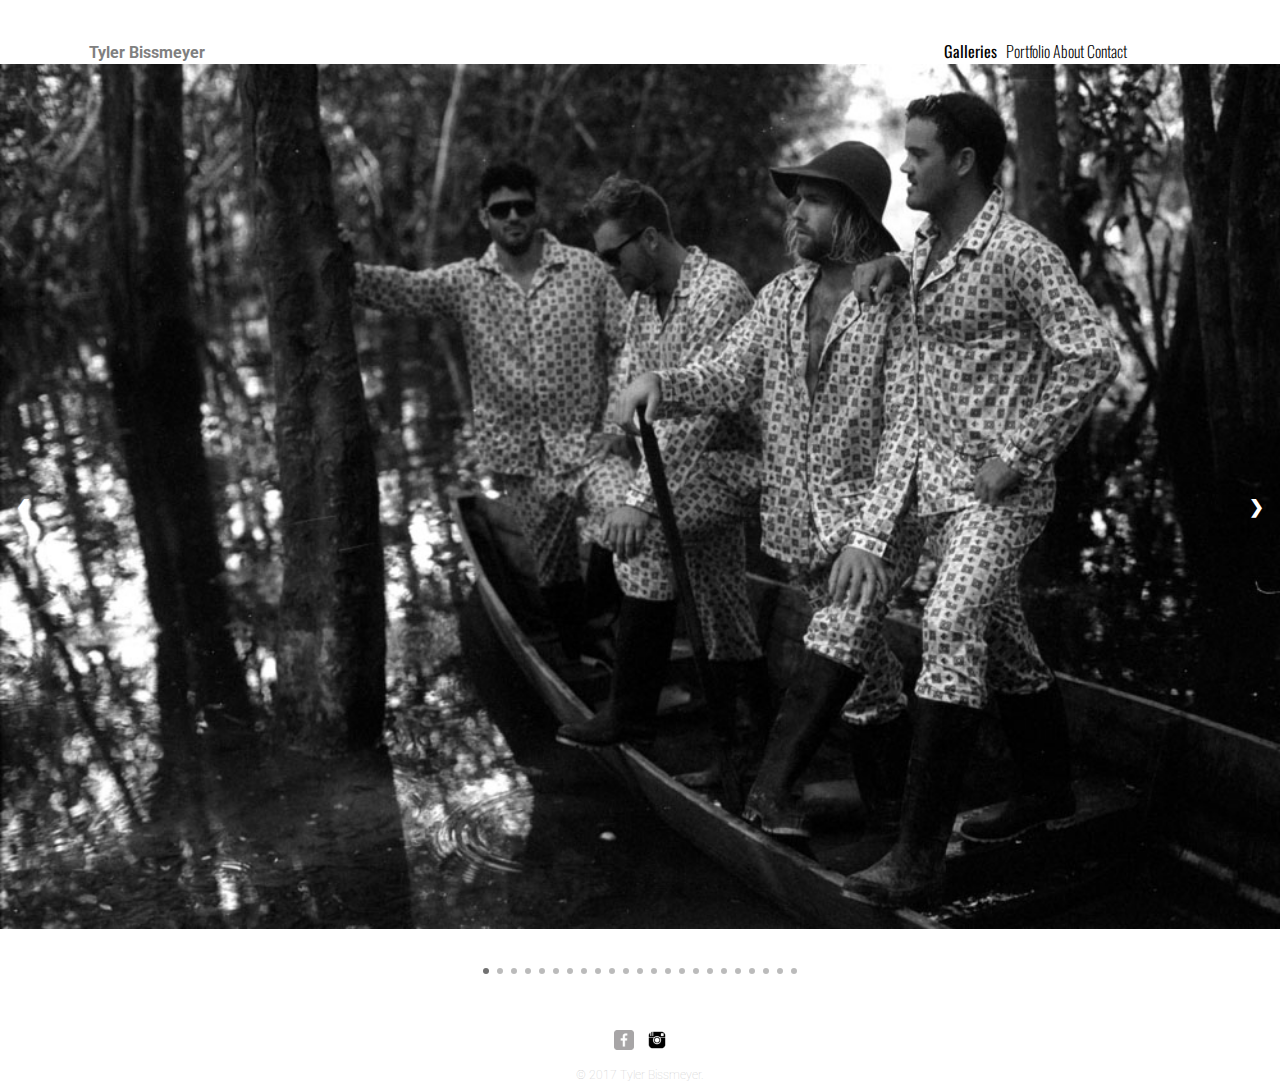
==== commit 0a5bd98e: "Resized Images" ====
--- a/index.html
+++ b/index.html
@@ -11,8 +11,9 @@
   <link href='https://fonts.googleapis.com/css?family=Roboto:400,700' rel='stylesheet'>
   <link href="https://fonts.googleapis.com/css?family=Oswald:200,300,400" rel="stylesheet">
 </head>
-
+<!--Show the first Image-->
 <body onload="showSlides(1);">
+  <div class="containerFlex">
   <header class="header">
     <nav class="menu">
       <a href="index.html" class="header__logo">Tyler Bissmeyer</a>
@@ -32,6 +33,7 @@
       </div><!--end menu nav-->
     </nav>
   </header>
+  </div> <!--end of flex div-->
 
   <div class="slideshow-container">
     <div class="mySlides fade">
@@ -171,7 +173,7 @@
       <img src="img/Portfolio28.JPG" style="width:100%">
       <div class="text"></div>
     </div>
-
+    <!--adding next arrows that advance each image-->
     <div id="nextArrows">
      <a class="prev" onclick="plusSlides(-1)">&#10094;</a>
      <a class="next" onclick="plusSlides(1)">&#10095;</a>
@@ -179,7 +181,7 @@
   </div>
 
   <br/>
-
+  <!--adding dots that advance each image-->
   <div style="text-align: center;">
     <span class="dot" onclick="currentSlide(1)"></span> 
     <span class="dot" onclick="currentSlide(2)"></span> 
@@ -205,13 +207,12 @@
     <span class="dot" onclick="currentSlide(22)"></span> 
     <span class="dot" onclick="currentSlide(23)"></span>
   </div>
-
+<!--Facebook and Instagram Icon links-->
   <footer>
     <a href="https://www.facebook.com/tyler.bissmeyer"> <img src="img/facebook-wrap.png" alt="Facebooklogo" class="social-icon"></a>
     <a href="https://www.instagram.com/tbissm/"> <img src="img/instagram_PNG16.png" alt="Instagram Logo" class="social-icon"></a>
     <p>&copy; 2017 Tyler Bissmeyer.</p>
   </footer>
-
-  <script src="scripts.js"></script>
+    <script src="scripts.js"></script>
 </body>
 </html>--- a/css/main.css
+++ b/css/main.css
@@ -51,7 +51,6 @@
 /* MENU */
 .menuNav {
   display: inline-flex;
-  
   margin-left: 60%;
   font-weight: 250;
   font-family: 'Oswald', sans-serif;
@@ -154,7 +153,7 @@
   background-color: rgba(0,0,0,0.8);
 }
 
-/* Caption text */
+/* Caption text. hidden*/
 .text {
   color: #f2f2f2;
   font-size: 15px;
@@ -165,7 +164,7 @@
   text-align: center;
 }
 
-/* Number text (1/3 etc) */
+/* Number text (1/3 etc), hidden */
 .numbertext {
   color: #f2f2f2;
   font-size: 12px;
@@ -233,6 +232,43 @@
 Responsive  Navigation
 ************************************/
 
+/* Full width slideshow */
+@media (min-width: 1191px) {
+  .slideshow-container {
+    max-width: 100%;
+  }
+
+   .menuNav {
+   margin-left: 55%;
+
+  }
+  .header__logo {
+  padding-left: 89px;
+  padding-top: 3.25%;
+  display: inline-flex;
+  flex-direction: row;
+  
+}
+
+}
+
+
+@media (min-width: 1066px) {
+   .menuNav {
+   margin-left: 55%;
+
+  }
+  .header__logo {
+  padding-left: 89px;
+  padding-top: 3.25%;
+  display: inline-flex;
+  flex-direction: row;
+  
+}
+
+}
+
+
 @media (max-width: 909px) {
    .menuNav {
    margin-left: 55%;
@@ -263,3 +299,5 @@
 
 
 
+
+
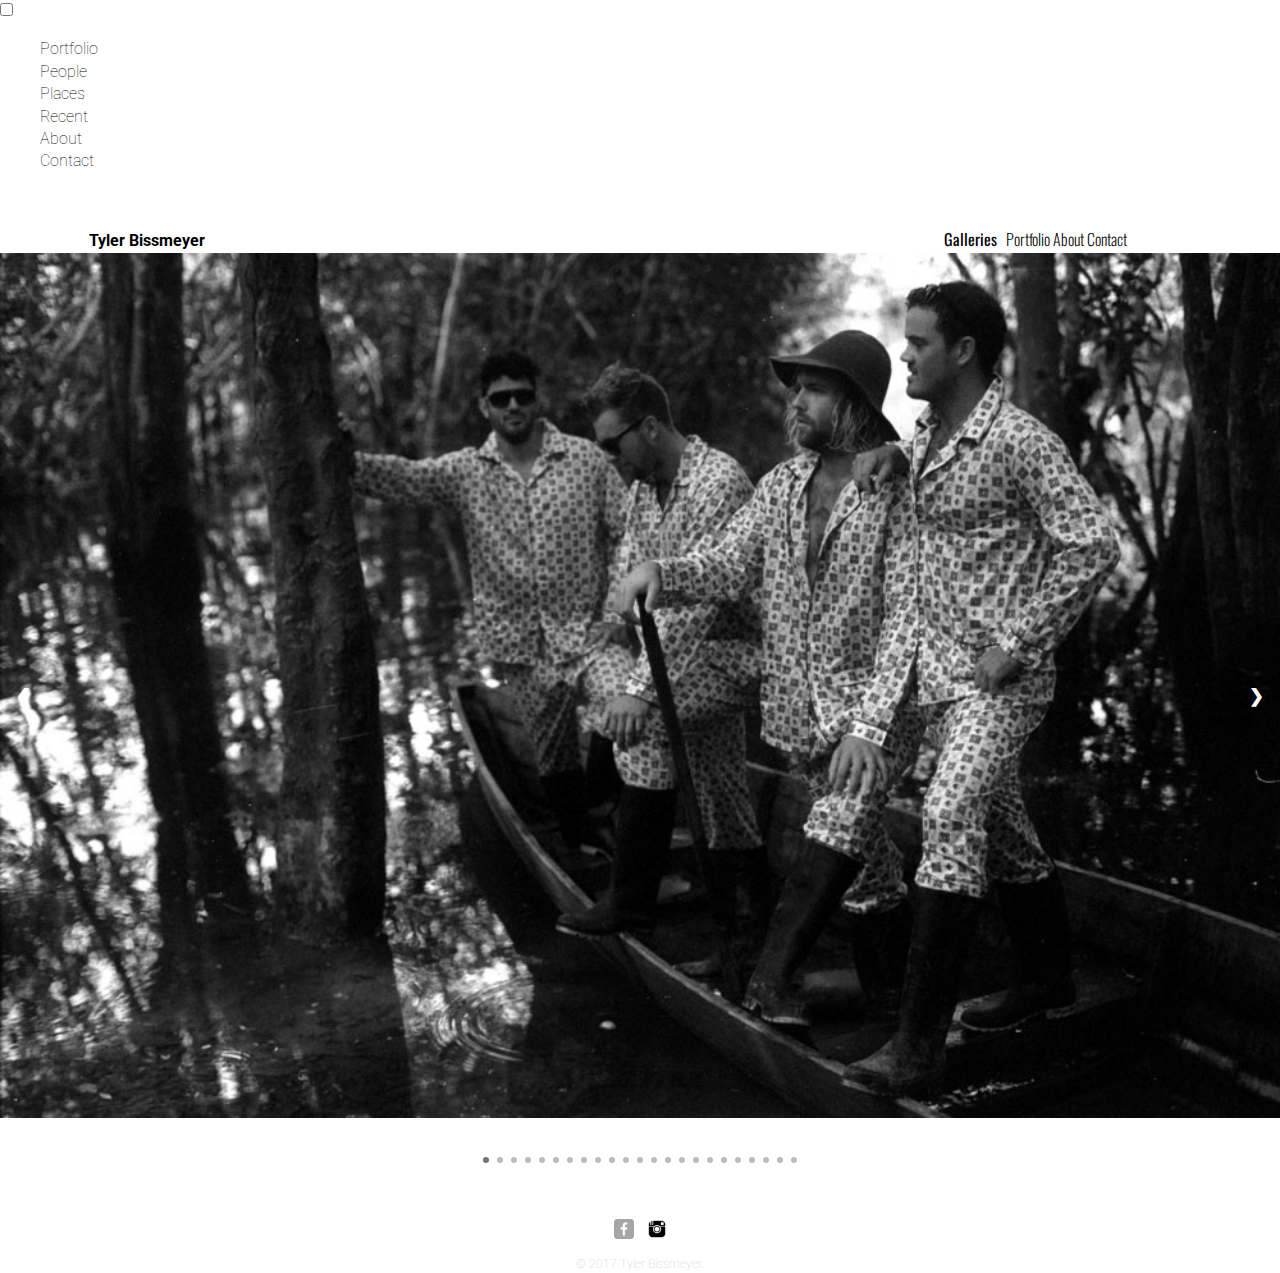
==== commit f8a8f727: "Add Hamburger Menu" ====
--- a/index.html
+++ b/index.html
@@ -13,6 +13,23 @@
 </head>
 <!--Show the first Image-->
 <body onload="showSlides(1);">
+<nav role="navigation">
+  <div id="menuToggle">
+   <input type="checkbox" />
+    <span></span>
+    <span></span>
+    <span></span>
+    <ul id="menu">
+      <a href="index.html"><li>Portfolio</li></a>
+      <a href="people.html"><li>People</li></a>
+      <a href="places.html"><li>Places</li></a>
+      <a href="recent.html"><li>Recent</li></a>
+      <a href="about.html"><li>About</li></a>
+      <a href="contact.html"><li>Contact</li></a>
+    </ul>
+  </div>
+</nav>
+
   <div class="containerFlex">
   <header class="header">
     <nav class="menu">
